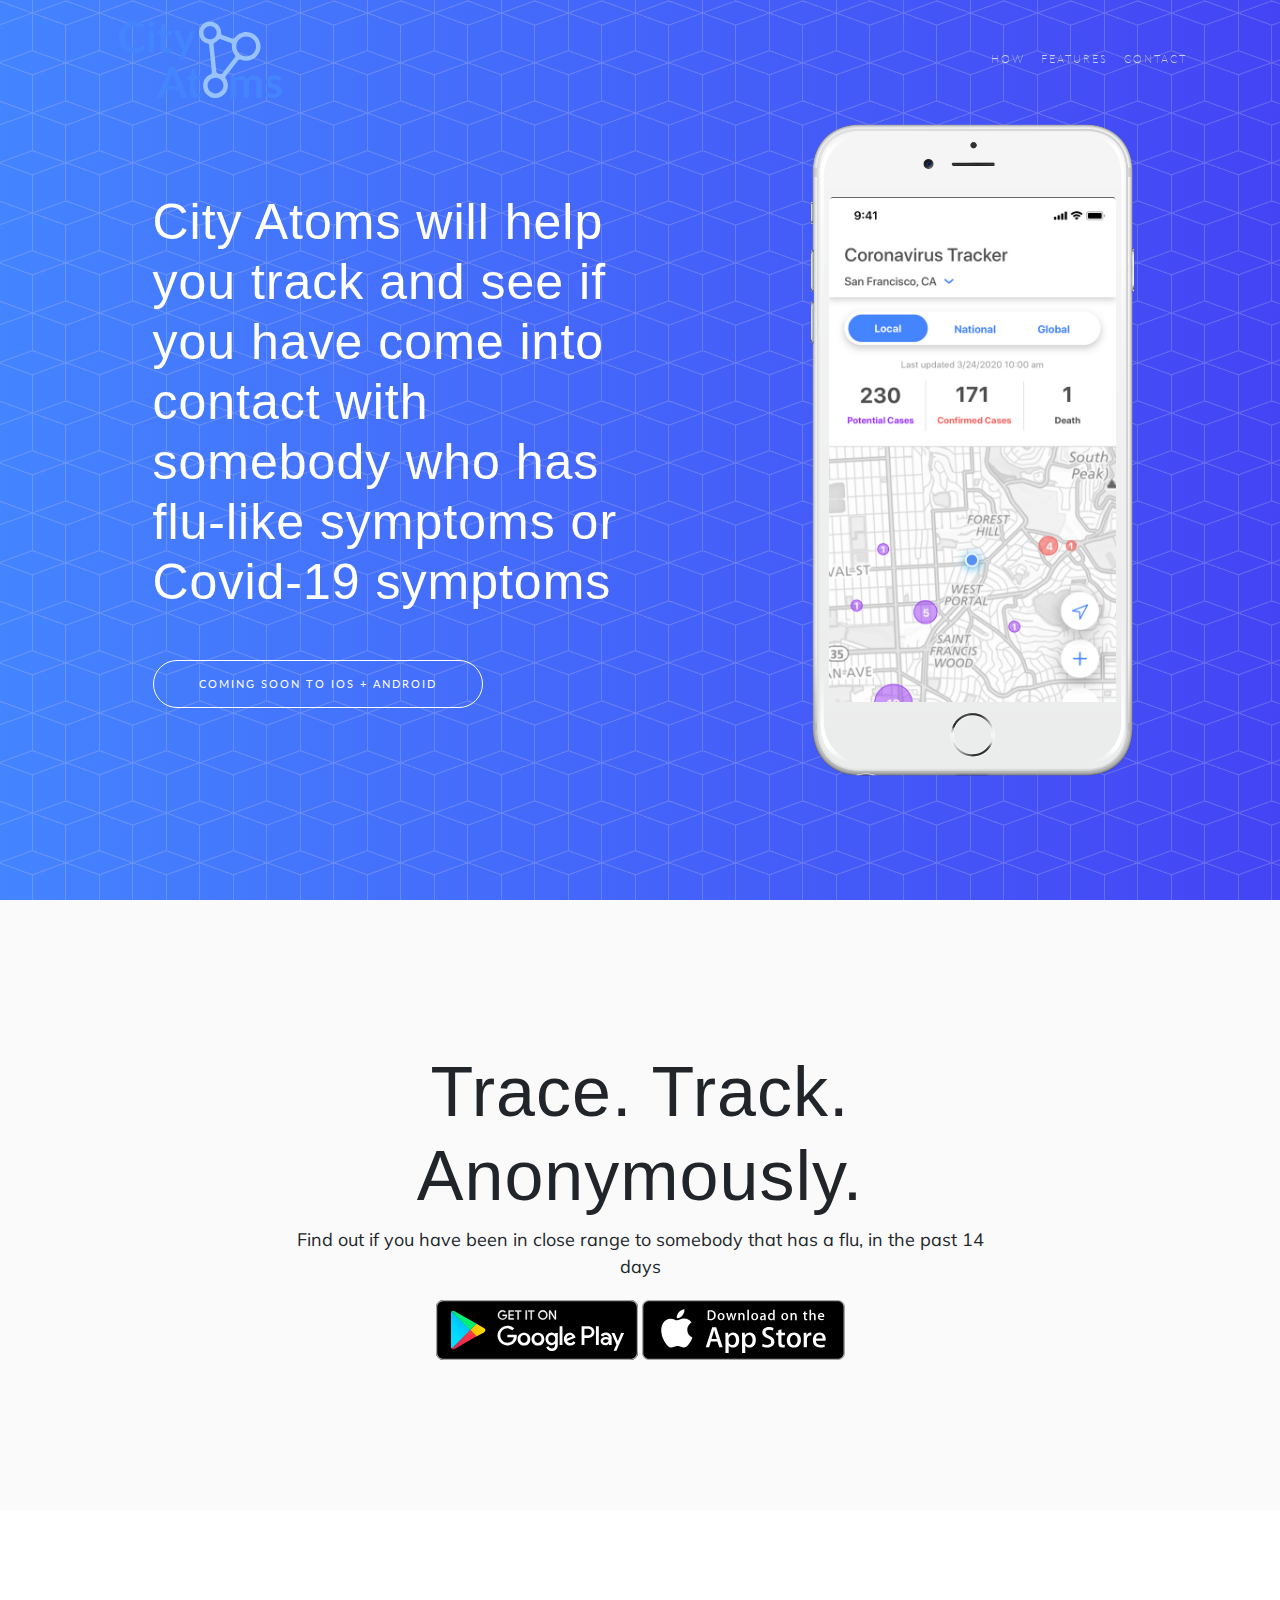
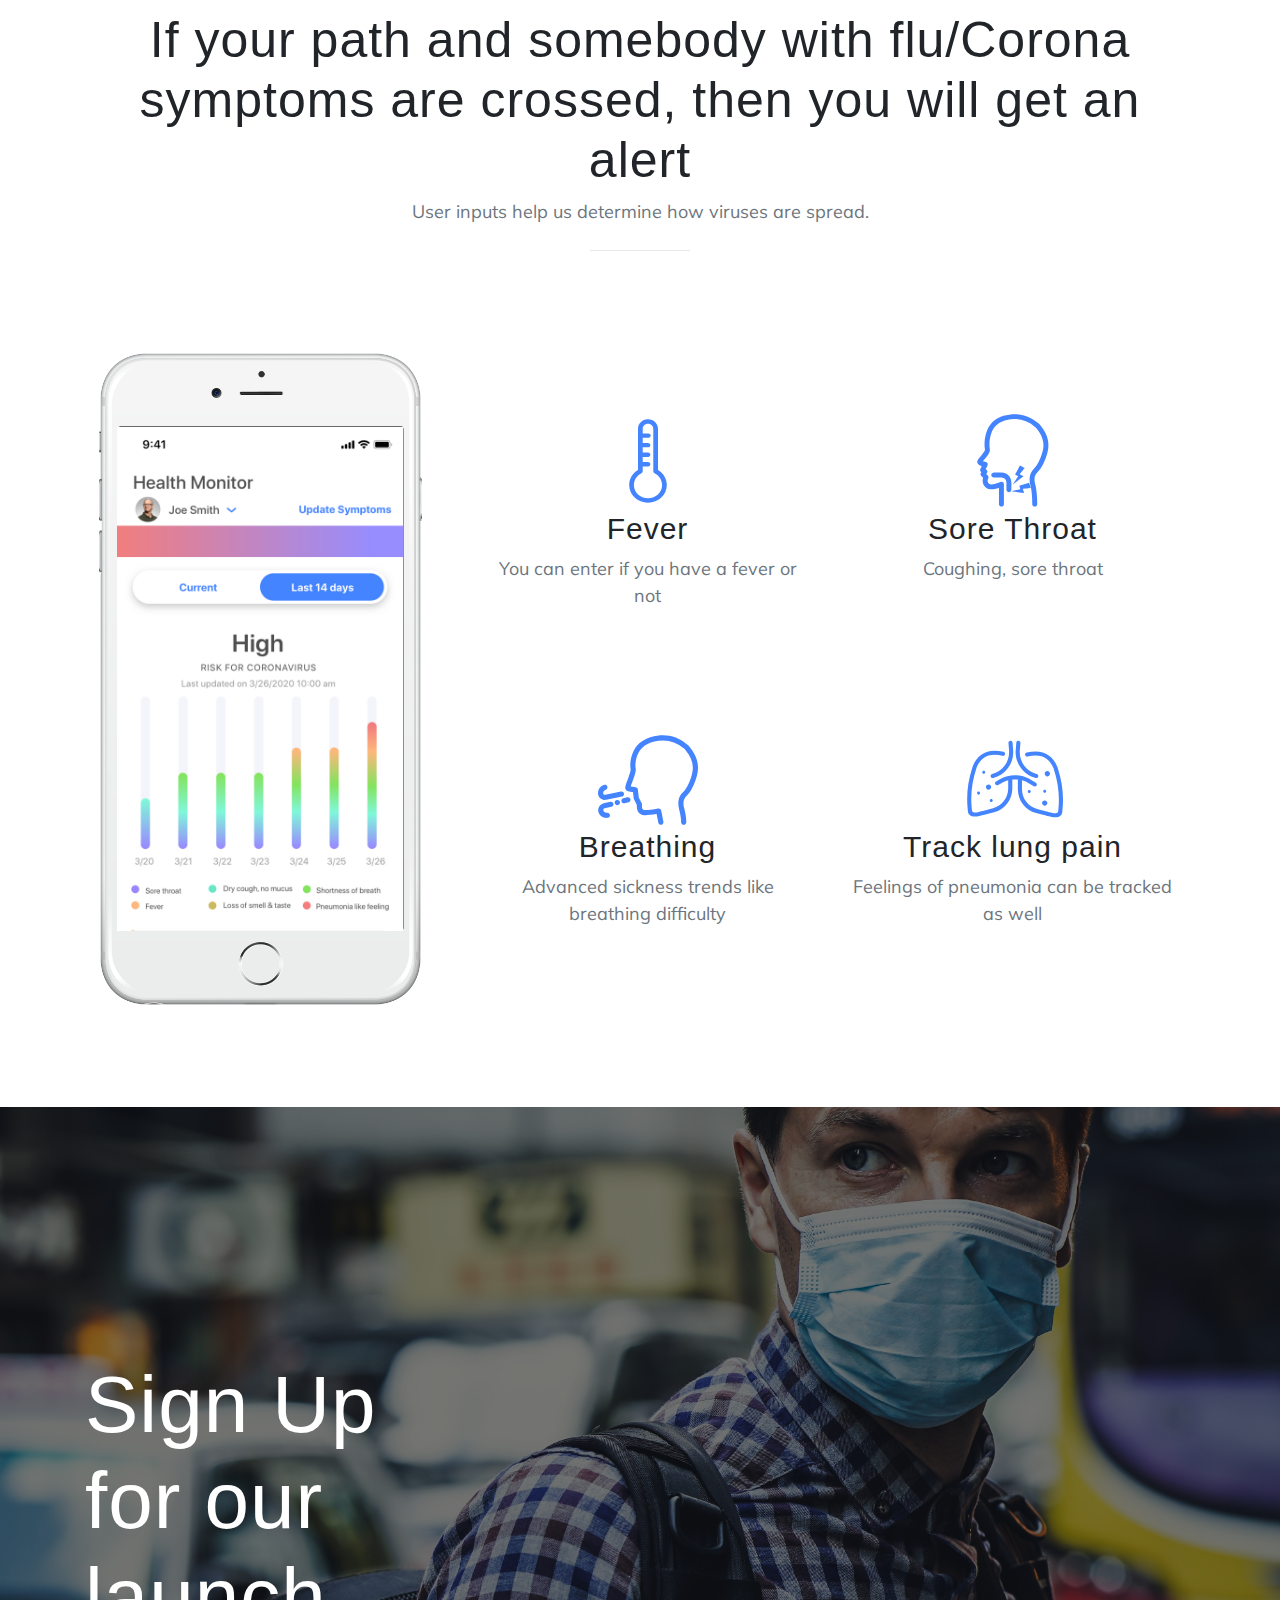
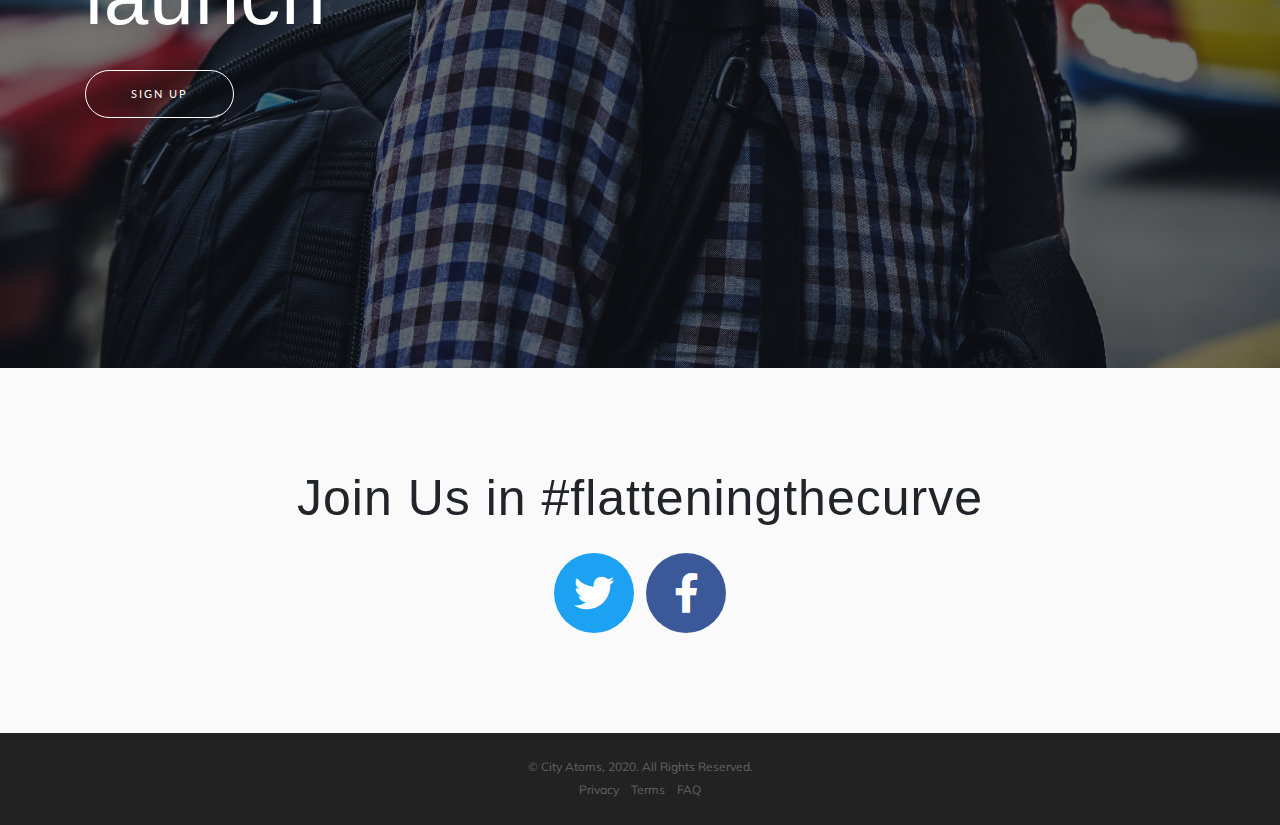
==== index.html @ d6ee0753 "Initial setup" ====
<!DOCTYPE html>
<html lang="en">

<head>
  <meta charset="utf-8">
  <meta name="viewport" content="width=device-width, initial-scale=1, shrink-to-fit=no">
  <meta name="description" content="Use City Atoms to track your health and see if you came into contact with a sick person">
  <meta name="author" content="City Atoms Volunteer squad">
  <meta property="og:title" content="Coronavirus Tracker"><meta name="twitter:title" content="Coronavirus Tracking App">
  <meta name="twitter:description" content="This app tells you if you crossed paths with somebody who has the #Coronavirus">
  <title>City Atoms</title>
  <!-- Bootstrap core CSS -->
  <link href="vendor/bootstrap/css/bootstrap.min.css" rel="stylesheet">
  <!-- Custom fonts for this template -->
  <link href="vendor/fontawesome-free/css/all.min.css" rel="stylesheet">
  <link rel="stylesheet" href="vendor/simple-line-icons/css/simple-line-icons.css">
  <link href="https://fonts.googleapis.com/css?family=Lato" rel="stylesheet">
  <link href="https://fonts.googleapis.com/css?family=Lato:100,200,300,400,500,600,700,800,900" rel="stylesheet">
  <link href="https://fonts.googleapis.com/css?family=Muli" rel="stylesheet">
  <!-- Plugin CSS -->
  <link rel="stylesheet" href="device-mockups/device-mockups.min.css">
  <!-- Custom styles for this template -->
  <link href="css/new-age.min.css" rel="stylesheet">
  <link rel="icon" type="image/png" sizes="32x32" href="img/favicon.png">

</head>

<body id="page-top">

  <!-- Navigation -->
  <nav class="navbar navbar-expand-lg navbar-light fixed-top" id="mainNav">
    <div class="container">
      <a class="navbar-brand js-scroll-trigger" >
        
      
      <a class="navbar-brand js-scroll-trigger" href="#page-top">
        <img src="img/logo.svg">
      </a>
      <button class="navbar-toggler navbar-toggler-right" type="button" data-toggle="collapse" data-target="#navbarResponsive" aria-controls="navbarResponsive" aria-expanded="false" aria-label="Toggle navigation">
        Menu
        <i class="fas fa-bars"></i>
      </button>
      <div class="collapse navbar-collapse" id="navbarResponsive">
        <ul class="navbar-nav ml-auto">
          <li class="nav-item">
            <a class="nav-link js-scroll-trigger" href="#download">How </a>
          </li>
          <li class="nav-item">
            <a class="nav-link js-scroll-trigger" href="#features">Features</a>
          </li>
          <li class="nav-item">
            <a class="nav-link js-scroll-trigger" href="#contact">Contact</a>
          </li>
        </ul>
      </div>
    </div>
  </nav>

  <header class="masthead">
    <div class="container h-100">
      <div class="row h-100">
        <div class="col-lg-7 my-auto">
          <div class="header-content mx-auto">
            <h1 class="mb-5">City Atoms will help you track and see if you have come into contact with somebody who has flu-like symptoms or Covid-19 symptoms</h1>
            <a href="#download" class="btn btn-outline btn-xl js-scroll-trigger">Coming soon to iOS + Android</a>
          </div>
        </div>
        <div class="col-lg-5 my-auto">
          <div class="device-container">
            <div class="device-mockup iphone6_plus portrait white">
              <div class="device">
                <div class="screen">
                  <!-- Demo image for screen mockup, you can put an image here, some HTML, an animation, video, or anything else! -->
                  <img src="img/heatmap.png" class="img-fluid" alt="heatmap">
                </div>
                <div class="button">
                  <!-- You can hook the "home button" to some JavaScript events or just remove it -->
                </div>
              </div>
            </div>
          </div>
        </div>
      </div>
    </div>
  </header>

  <section class="download bg-primary text-center" id="download">
    <div class="container">
      <div class="row">
        <div class="col-md-8 mx-auto">
          <h2 class="section-heading">Trace. Track. Anonymously.</h2>
          <p>Find out if you have been in close range to somebody that has a flu, in the past 14 days</p>
          <div class="badges">
            <a class="badge-link" href="#"><img src="img/google-play-badge.svg" alt=""></a>
            <a class="badge-link" href="#"><img src="img/app-store-badge.svg" alt=""></a>
          </div>
        </div>
      </div>
    </div>
  </section>

  <section class="features" id="features">
    <div class="container">
      <div class="section-heading text-center">
        <h2>If your path and somebody with flu/Corona symptoms are crossed, then you will get an alert </h2>
        <p class="text-muted">User inputs help us determine how viruses are spread.</p>
        <hr>
      </div>
      <div class="row">
        <div class="col-lg-4 my-auto">
          <div class="device-container">
            <div class="device-mockup iphone6_plus portrait white">
              <div class="device">
                <div class="screen">
                  <!-- Demo image for screen mockup, you can put an image here, some HTML, an animation, video, or anything else! -->
                  <img src="img/health2.png" class="img-fluid" alt="CityAtoms Health">
                </div>
                <div class="button">
                  <!-- You can hook the "home button" to some JavaScript events or just remove it -->
                </div>
              </div>
            </div>
          </div>
        </div>
        <div class="col-lg-8 my-auto">
          <div class="container-fluid">
            <div class="row">
              <div class="col-lg-6">
                 <div class="feature-item">
                   <img src="img/fever.svg" width=100>                  
                  <h3>Fever</h3>
                  <p class="text-muted">You can enter if you have a fever or not</p>
                </div>
              </div>
              <div class="col-lg-6">
                <div class="feature-item">
                  <img src="img/sorethroat.svg" width=100>  
                  <h3>Sore Throat</h3>
                  <p class="text-muted">Coughing, sore throat</p>
                </div>
              </div>
            </div>
            <div class="row">
              <div class="col-lg-6">
                <div class="feature-item">
                  <img src="img/breathshort.svg" width=100> 
                  <h3>Breathing</h3>
                  <p class="text-muted">Advanced sickness trends like breathing difficulty</p>
                </div>
              </div>
              <div class="col-lg-6">
                <div class="feature-item">
                  <img src="img/pneumonia.svg" width=100> 
                  <h3>Track lung pain</h3>
                  <p class="text-muted">Feelings of pneumonia can be tracked as well</p>
                </div>
              </div>
            </div>
          </div>
        </div>
      </div>
    </div>
  </section>

  <section class="cta">
    <div class="cta-content">
      <div class="container">
        <h2>Sign Up<br>for our launch</h2>
  
        <a href="mailto:contact@cityatoms.com" class="btn btn-outline btn-xl js-scroll-trigger">Sign Up</a>
      </div>
    </div>
    <div class="overlay"></div>
  </section>

  <section class="contact bg-primary" id="contact">
    <div class="container">
      <h2>Join Us in #flatteningthecurve </h2>
      <ul class="list-inline list-social">
        <li class="list-inline-item social-twitter">
          <a href="https://www.twitter.com/cityatoms">
            <i class="fab fa-twitter"></i>
          </a>
        </li>
        <li class="list-inline-item social-facebook">
          <a href="#">
            <i class="fab fa-facebook-f"></i>
          </a>
        </li>

          </a>
        </li>
      </ul>
    </div>
  </section>

  <footer>
    <div class="container">
      <p>&copy; City Atoms, 2020. All Rights Reserved.</p>
      <ul class="list-inline">
        <li class="list-inline-item">
          <a href="/privacy/">Privacy</a>
        </li>
        <li class="list-inline-item">
          <a href="/terms/">Terms</a>
        </li>
        <li class="list-inline-item">
          <a href="/faqs/">FAQ</a>
        </li>
      </ul>
    </div>
  </footer>

  <!-- Bootstrap core JavaScript -->
  <script src="vendor/jquery/jquery.min.js"></script>
  <script src="vendor/bootstrap/js/bootstrap.bundle.min.js"></script>

  <!-- Plugin JavaScript -->
  <script src="vendor/jquery-easing/jquery.easing.min.js"></script>

  <!-- Custom scripts for this template -->
  <script src="js/new-age.min.js"></script>
<!-- Global site tag (gtag.js) - Google Analytics -->
<script async src="https://www.googletagmanager.com/gtag/js?id=UA-161602114-1"></script>
<script>
window.dataLayer = window.dataLayer || [];
function gtag(){dataLayer.push(arguments);}
gtag('js', new Date());

gtag('config', 'UA-161602114-1');
</script>
</body>

</html>
---- vendor/simple-line-icons/css/simple-line-icons.css ----
@font-face {
  font-family: 'simple-line-icons';
  src: url('../fonts/Simple-Line-Icons.eot?v=2.4.0');
  src: url('../fonts/Simple-Line-Icons.eot?v=2.4.0#iefix') format('embedded-opentype'), url('../fonts/Simple-Line-Icons.woff2?v=2.4.0') format('woff2'), url('../fonts/Simple-Line-Icons.ttf?v=2.4.0') format('truetype'), url('../fonts/Simple-Line-Icons.woff?v=2.4.0') format('woff'), url('../fonts/Simple-Line-Icons.svg?v=2.4.0#simple-line-icons') format('svg');
  font-weight: normal;
  font-style: normal;
}
/*
 Use the following CSS code if you want to have a class per icon.
 Instead of a list of all class selectors, you can use the generic [class*="icon-"] selector, but it's slower:
*/
.icon-user,
.icon-people,
.icon-user-female,
.icon-user-follow,
.icon-user-following,
.icon-user-unfollow,
.icon-login,
.icon-logout,
.icon-emotsmile,
.icon-phone,
.icon-call-end,
.icon-call-in,
.icon-call-out,
.icon-map,
.icon-location-pin,
.icon-direction,
.icon-directions,
.icon-compass,
.icon-layers,
.icon-menu,
.icon-list,
.icon-options-vertical,
.icon-options,
.icon-arrow-down,
.icon-arrow-left,
.icon-arrow-right,
.icon-arrow-up,
.icon-arrow-up-circle,
.icon-arrow-left-circle,
.icon-arrow-right-circle,
.icon-arrow-down-circle,
.icon-check,
.icon-clock,
.icon-plus,
.icon-minus,
.icon-close,
.icon-event,
.icon-exclamation,
.icon-organization,
.icon-trophy,
.icon-screen-smartphone,
.icon-screen-desktop,
.icon-plane,
.icon-notebook,
.icon-mustache,
.icon-mouse,
.icon-magnet,
.icon-energy,
.icon-disc,
.icon-cursor,
.icon-cursor-move,
.icon-crop,
.icon-chemistry,
.icon-speedometer,
.icon-shield,
.icon-screen-tablet,
.icon-magic-wand,
.icon-hourglass,
.icon-graduation,
.icon-ghost,
.icon-game-controller,
.icon-fire,
.icon-eyeglass,
.icon-envelope-open,
.icon-envelope-letter,
.icon-bell,
.icon-badge,
.icon-anchor,
.icon-wallet,
.icon-vector,
.icon-speech,
.icon-puzzle,
.icon-printer,
.icon-present,
.icon-playlist,
.icon-pin,
.icon-picture,
.icon-handbag,
.icon-globe-alt,
.icon-globe,
.icon-folder-alt,
.icon-folder,
.icon-film,
.icon-feed,
.icon-drop,
.icon-drawer,
.icon-docs,
.icon-doc,
.icon-diamond,
.icon-cup,
.icon-calculator,
.icon-bubbles,
.icon-briefcase,
.icon-book-open,
.icon-basket-loaded,
.icon-basket,
.icon-bag,
.icon-action-undo,
.icon-action-redo,
.icon-wrench,
.icon-umbrella,
.icon-trash,
.icon-tag,
.icon-support,
.icon-frame,
.icon-size-fullscreen,
.icon-size-actual,
.icon-shuffle,
.icon-share-alt,
.icon-share,
.icon-rocket,
.icon-question,
.icon-pie-chart,
.icon-pencil,
.icon-note,
.icon-loop,
.icon-home,
.icon-grid,
.icon-graph,
.icon-microphone,
.icon-music-tone-alt,
.icon-music-tone,
.icon-earphones-alt,
.icon-earphones,
.icon-equalizer,
.icon-like,
.icon-dislike,
.icon-control-start,
.icon-control-rewind,
.icon-control-play,
.icon-control-pause,
.icon-control-forward,
.icon-control-end,
.icon-volume-1,
.icon-volume-2,
.icon-volume-off,
.icon-calendar,
.icon-bulb,
.icon-chart,
.icon-ban,
.icon-bubble,
.icon-camrecorder,
.icon-camera,
.icon-cloud-download,
.icon-cloud-upload,
.icon-envelope,
.icon-eye,
.icon-flag,
.icon-heart,
.icon-info,
.icon-key,
.icon-link,
.icon-lock,
.icon-lock-open,
.icon-magnifier,
.icon-magnifier-add,
.icon-magnifier-remove,
.icon-paper-clip,
.icon-paper-plane,
.icon-power,
.icon-refresh,
.icon-reload,
.icon-settings,
.icon-star,
.icon-symbol-female,
.icon-symbol-male,
.icon-target,
.icon-credit-card,
.icon-paypal,
.icon-social-tumblr,
.icon-social-twitter,
.icon-social-facebook,
.icon-social-instagram,
.icon-social-linkedin,
.icon-social-pinterest,
.icon-social-github,
.icon-social-google,
.icon-social-reddit,
.icon-social-skype,
.icon-social-dribbble,
.icon-social-behance,
.icon-social-foursqare,
.icon-social-soundcloud,
.icon-social-spotify,
.icon-social-stumbleupon,
.icon-social-youtube,
.icon-social-dropbox,
.icon-social-vkontakte,
.icon-social-steam {
  font-family: 'simple-line-icons';
  speak: none;
  font-style: normal;
  font-weight: normal;
  font-variant: normal;
  text-transform: none;
  line-height: 1;
  /* Better Font Rendering =========== */
  -webkit-font-smoothing: antialiased;
  -moz-osx-font-smoothing: grayscale;
}
.icon-user:before {
  content: "\e005";
}
.icon-people:before {
  content: "\e001";
}
.icon-user-female:before {
  content: "\e000";
}
.icon-user-follow:before {
  content: "\e002";
}
.icon-user-following:before {
  content: "\e003";
}
.icon-user-unfollow:before {
  content: "\e004";
}
.icon-login:before {
  content: "\e066";
}
.icon-logout:before {
  content: "\e065";
}
.icon-emotsmile:before {
  content: "\e021";
}
.icon-phone:before {
  content: "\e600";
}
.icon-call-end:before {
  content: "\e048";
}
.icon-call-in:before {
  content: "\e047";
}
.icon-call-out:before {
  content: "\e046";
}
.icon-map:before {
  content: "\e033";
}
.icon-location-pin:before {
  content: "\e096";
}
.icon-direction:before {
  content: "\e042";
}
.icon-directions:before {
  content: "\e041";
}
.icon-compass:before {
  content: "\e045";
}
.icon-layers:before {
  content: "\e034";
}
.icon-menu:before {
  content: "\e601";
}
.icon-list:before {
  content: "\e067";
}
.icon-options-vertical:before {
  content: "\e602";
}
.icon-options:before {
  content: "\e603";
}
.icon-arrow-down:before {
  content: "\e604";
}
.icon-arrow-left:before {
  content: "\e605";
}
.icon-arrow-right:before {
  content: "\e606";
}
.icon-arrow-up:before {
  content: "\e607";
}
.icon-arrow-up-circle:before {
  content: "\e078";
}
.icon-arrow-left-circle:before {
  content: "\e07a";
}
.icon-arrow-right-circle:before {
  content: "\e079";
}
.icon-arrow-down-circle:before {
  content: "\e07b";
}
.icon-check:before {
  content: "\e080";
}
.icon-clock:before {
  content: "\e081";
}
.icon-plus:before {
  content: "\e095";
}
.icon-minus:before {
  content: "\e615";
}
.icon-close:before {
  content: "\e082";
}
.icon-event:before {
  content: "\e619";
}
.icon-exclamation:before {
  content: "\e617";
}
.icon-organization:before {
  content: "\e616";
}
.icon-trophy:before {
  content: "\e006";
}
.icon-screen-smartphone:before {
  content: "\e010";
}
.icon-screen-desktop:before {
  content: "\e011";
}
.icon-plane:before {
  content: "\e012";
}
.icon-notebook:before {
  content: "\e013";
}
.icon-mustache:before {
  content: "\e014";
}
.icon-mouse:before {
  content: "\e015";
}
.icon-magnet:before {
  content: "\e016";
}
.icon-energy:before {
  content: "\e020";
}
.icon-disc:before {
  content: "\e022";
}
.icon-cursor:before {
  content: "\e06e";
}
.icon-cursor-move:before {
  content: "\e023";
}
.icon-crop:before {
  content: "\e024";
}
.icon-chemistry:before {
  content: "\e026";
}
.icon-speedometer:before {
  content: "\e007";
}
.icon-shield:before {
  content: "\e00e";
}
.icon-screen-tablet:before {
  content: "\e00f";
}
.icon-magic-wand:before {
  content: "\e017";
}
.icon-hourglass:before {
  content: "\e018";
}
.icon-graduation:before {
  content: "\e019";
}
.icon-ghost:before {
  content: "\e01a";
}
.icon-game-controller:before {
  content: "\e01b";
}
.icon-fire:before {
  content: "\e01c";
}
.icon-eyeglass:before {
  content: "\e01d";
}
.icon-envelope-open:before {
  content: "\e01e";
}
.icon-envelope-letter:before {
  content: "\e01f";
}
.icon-bell:before {
  content: "\e027";
}
.icon-badge:before {
  content: "\e028";
}
.icon-anchor:before {
  content: "\e029";
}
.icon-wallet:before {
  content: "\e02a";
}
.icon-vector:before {
  content: "\e02b";
}
.icon-speech:before {
  content: "\e02c";
}
.icon-puzzle:before {
  content: "\e02d";
}
.icon-printer:before {
  content: "\e02e";
}
.icon-present:before {
  content: "\e02f";
}
.icon-playlist:before {
  content: "\e030";
}
.icon-pin:before {
  content: "\e031";
}
.icon-picture:before {
  content: "\e032";
}
.icon-handbag:before {
  content: "\e035";
}
.icon-globe-alt:before {
  content: "\e036";
}
.icon-globe:before {
  content: "\e037";
}
.icon-folder-alt:before {
  content: "\e039";
}
.icon-folder:before {
  content: "\e089";
}
.icon-film:before {
  content: "\e03a";
}
.icon-feed:before {
  content: "\e03b";
}
.icon-drop:before {
  content: "\e03e";
}
.icon-drawer:before {
  content: "\e03f";
}
.icon-docs:before {
  content: "\e040";
}
.icon-doc:before {
  content: "\e085";
}
.icon-diamond:before {
  content: "\e043";
}
.icon-cup:before {
  content: "\e044";
}
.icon-calculator:before {
  content: "\e049";
}
.icon-bubbles:before {
  content: "\e04a";
}
.icon-briefcase:before {
  content: "\e04b";
}
.icon-book-open:before {
  content: "\e04c";
}
.icon-basket-loaded:before {
  content: "\e04d";
}
.icon-basket:before {
  content: "\e04e";
}
.icon-bag:before {
  content: "\e04f";
}
.icon-action-undo:before {
  content: "\e050";
}
.icon-action-redo:before {
  content: "\e051";
}
.icon-wrench:before {
  content: "\e052";
}
.icon-umbrella:before {
  content: "\e053";
}
.icon-trash:before {
  content: "\e054";
}
.icon-tag:before {
  content: "\e055";
}
.icon-support:before {
  content: "\e056";
}
.icon-frame:before {
  content: "\e038";
}
.icon-size-fullscreen:before {
  content: "\e057";
}
.icon-size-actual:before {
  content: "\e058";
}
.icon-shuffle:before {
  content: "\e059";
}
.icon-share-alt:before {
  content: "\e05a";
}
.icon-share:before {
  content: "\e05b";
}
.icon-rocket:before {
  content: "\e05c";
}
.icon-question:before {
  content: "\e05d";
}
.icon-pie-chart:before {
  content: "\e05e";
}
.icon-pencil:before {
  content: "\e05f";
}
.icon-note:before {
  content: "\e060";
}
.icon-loop:before {
  content: "\e064";
}
.icon-home:before {
  content: "\e069";
}
.icon-grid:before {
  content: "\e06a";
}
.icon-graph:before {
  content: "\e06b";
}
.icon-microphone:before {
  content: "\e063";
}
.icon-music-tone-alt:before {
  content: "\e061";
}
.icon-music-tone:before {
  content: "\e062";
}
.icon-earphones-alt:before {
  content: "\e03c";
}
.icon-earphones:before {
  content: "\e03d";
}
.icon-equalizer:before {
  content: "\e06c";
}
.icon-like:before {
  content: "\e068";
}
.icon-dislike:before {
  content: "\e06d";
}
.icon-control-start:before {
  content: "\e06f";
}
.icon-control-rewind:before {
  content: "\e070";
}
.icon-control-play:before {
  content: "\e071";
}
.icon-control-pause:before {
  content: "\e072";
}
.icon-control-forward:before {
  content: "\e073";
}
.icon-control-end:before {
  content: "\e074";
}
.icon-volume-1:before {
  content: "\e09f";
}
.icon-volume-2:before {
  content: "\e0a0";
}
.icon-volume-off:before {
  content: "\e0a1";
}
.icon-calendar:before {
  content: "\e075";
}
.icon-bulb:before {
  content: "\e076";
}
.icon-chart:before {
  content: "\e077";
}
.icon-ban:before {
  content: "\e07c";
}
.icon-bubble:before {
  content: "\e07d";
}
.icon-camrecorder:before {
  content: "\e07e";
}
.icon-camera:before {
  content: "\e07f";
}
.icon-cloud-download:before {
  content: "\e083";
}
.icon-cloud-upload:before {
  content: "\e084";
}
.icon-envelope:before {
  content: "\e086";
}
.icon-eye:before {
  content: "\e087";
}
.icon-flag:before {
  content: "\e088";
}
.icon-heart:before {
  content: "\e08a";
}
.icon-info:before {
  content: "\e08b";
}
.icon-key:before {
  content: "\e08c";
}
.icon-link:before {
  content: "\e08d";
}
.icon-lock:before {
  content: "\e08e";
}
.icon-lock-open:before {
  content: "\e08f";
}
.icon-magnifier:before {
  content: "\e090";
}
.icon-magnifier-add:before {
  content: "\e091";
}
.icon-magnifier-remove:before {
  content: "\e092";
}
.icon-paper-clip:before {
  content: "\e093";
}
.icon-paper-plane:before {
  content: "\e094";
}
.icon-power:before {
  content: "\e097";
}
.icon-refresh:before {
  content: "\e098";
}
.icon-reload:before {
  content: "\e099";
}
.icon-settings:before {
  content: "\e09a";
}
.icon-star:before {
  content: "\e09b";
}
.icon-symbol-female:before {
  content: "\e09c";
}
.icon-symbol-male:before {
  content: "\e09d";
}
.icon-target:before {
  content: "\e09e";
}
.icon-credit-card:before {
  content: "\e025";
}
.icon-paypal:before {
  content: "\e608";
}
.icon-social-tumblr:before {
  content: "\e00a";
}
.icon-social-twitter:before {
  content: "\e009";
}
.icon-social-facebook:before {
  content: "\e00b";
}
.icon-social-instagram:before {
  content: "\e609";
}
.icon-social-linkedin:before {
  content: "\e60a";
}
.icon-social-pinterest:before {
  content: "\e60b";
}
.icon-social-github:before {
  content: "\e60c";
}
.icon-social-google:before {
  content: "\e60d";
}
.icon-social-reddit:before {
  content: "\e60e";
}
.icon-social-skype:before {
  content: "\e60f";
}
.icon-social-dribbble:before {
  content: "\e00d";
}
.icon-social-behance:before {
  content: "\e610";
}
.icon-social-foursqare:before {
  content: "\e611";
}
.icon-social-soundcloud:before {
  content: "\e612";
}
.icon-social-spotify:before {
  content: "\e613";
}
.icon-social-stumbleupon:before {
  content: "\e614";
}
.icon-social-youtube:before {
  content: "\e008";
}
.icon-social-dropbox:before {
  content: "\e00c";
}
.icon-social-vkontakte:before {
  content: "\e618";
}
.icon-social-steam:before {
  content: "\e620";
}
---- device-mockups/device-mockups.min.css ----
.device-mockup{position:relative;width:100%;padding-bottom:61.775701%}.device-mockup>.device{position:absolute;top:0;bottom:0;left:0;right:0;width:100%;height:100%;background-size:100% 100%;background-repeat:no-repeat;background-image:url(macbook/macbook.png)}.device-mockup>.device>.screen{position:absolute;top:11.0438729%;bottom:14.6747352%;left:13.364486%;right:13.364486%;overflow:hidden}.device-mockup>.device>.button{position:absolute;top:0;left:0;display:none;overflow:hidden;border-radius:100%;-webkit-border-radius:100%;-moz-border-radius:100%;cursor:pointer}.device-mockup.imac{padding-bottom:81.230769%}.device-mockup.imac>.device{background-image:url(imac/imac.png)}.device-mockup.imac>.device>.screen{top:8.20707071%;bottom:31.6919192%;left:6.61538462%;right:6.61538462%}.device-mockup.macbook{padding-bottom:61.775701%}.device-mockup.macbook>.device{background-image:url(macbook/macbook.png)}.device-mockup.macbook>.device>.screen{top:11.0438729%;bottom:14.6747352%;left:13.364486%;right:13.364486%}.device-mockup.macbook_2015{padding-bottom:57.5%}.device-mockup.macbook_2015.grey>.device,.device-mockup.macbook_2015>.device{background-image:url(macbook_2015/grey.png)}.device-mockup.macbook_2015.silver>.device,.device-mockup.macbook_2015>.device{background-image:url(macbook_2015/silver.png)}.device-mockup.macbook_2015.gold>.device,.device-mockup.macbook_2015>.device{background-image:url(macbook_2015/gold.png)}.device-mockup.macbook_2015>.device>.screen{top:7.5%;bottom:10.9%;left:12.46%;right:12.56%}.device-mockup.iphone5,.device-mockup.iphone5.portrait{padding-bottom:210.57%}.device-mockup.iphone5.landscape{padding-bottom:47.49%}.device-mockup.iphone5.black>.device,.device-mockup.iphone5.portrait.black>.device,.device-mockup.iphone5>.device{background-image:url(iphone5/iphone5_port_black.png)}.device-mockup.iphone5.landscape.black>.device,.device-mockup.iphone5.landscape>.device{background-image:url(iphone5/iphone5_land_black.png)}.device-mockup.iphone5.portrait.white>.device,.device-mockup.iphone5.white>.device{background-image:url(iphone5/iphone5_port_white.png)}.device-mockup.iphone5.landscape.white>.device{background-image:url(iphone5/iphone5_land_white.png)}.device-mockup.iphone5.portrait>.device>.screen,.device-mockup.iphone5>.device>.screen{top:14.78%;bottom:13.78%;left:8.77%;right:7.77%}.device-mockup.iphone5.landscape>.device>.screen{top:7.422488%;bottom:8.422488%;left:14.919127%;right:14.019127%}.device-mockup.iphone5.portrait>.device>.button,.device-mockup.iphone5>.device>.button{display:block;top:88.3%;bottom:2.5%;left:40%;right:40%}.device-mockup.iphone5.landscape>.device>.button{display:block;top:40%;bottom:41%;left:88.4%;right:2.3%}.device-mockup.iphone_se,.device-mockup.iphone_se.portrait{padding-bottom:209.83%}.device-mockup.iphone_se.landscape{padding-bottom:47.66%}.device-mockup.iphone_se.black>.device,.device-mockup.iphone_se.portrait.black>.device,.device-mockup.iphone_se>.device{background-image:url(iphone_se/iphone_se_port_black.png)}.device-mockup.iphone_se.landscape.black>.device,.device-mockup.iphone_se.landscape>.device{background-image:url(iphone_se/iphone_se_land_black.png)}.device-mockup.iphone_se.portrait.white>.device,.device-mockup.iphone_se.white>.device{background-image:url(iphone_se/iphone_se_port_white.png)}.device-mockup.iphone_se.landscape.white>.device{background-image:url(iphone_se/iphone_se_land_white.png)}.device-mockup.iphone_se.gold>.device,.device-mockup.iphone_se.portrait.gold>.device{background-image:url(iphone_se/iphone_se_port_gold.png)}.device-mockup.iphone_se.landscape.gold>.device{background-image:url(iphone_se/iphone_se_land_gold.png)}.device-mockup.iphone_se.portrait.rose>.device,.device-mockup.iphone_se.rose>.device{background-image:url(iphone_se/iphone_se_port_rose.png)}.device-mockup.iphone_se.landscape.rose>.device{background-image:url(iphone_se/iphone_se_land_rose.png)}.device-mockup.iphone_se.portrait>.device>.screen,.device-mockup.iphone_se>.device>.screen{top:16.28%;bottom:16.28%;left:11.77%;right:11.77%}.device-mockup.iphone_se.landscape>.device>.screen{top:11.722488%;bottom:11.722488%;left:16.0191273%;right:16.0191273%}.device-mockup.iphone_se.portrait>.device>.button,.device-mockup.iphone_se>.device>.button{display:block;top:86.3%;bottom:5.5%;left:42%;right:42%}.device-mockup.iphone_se.landscape>.device>.button{display:block;top:42%;bottom:42%;left:86.4%;right:5.1%}.device-mockup.iphone6,.device-mockup.iphone6.portrait{padding-bottom:207.19%}.device-mockup.iphone6.landscape{padding-bottom:48.76%}.device-mockup.iphone6.black>.device,.device-mockup.iphone6.portrait.black>.device,.device-mockup.iphone6>.device{background-image:url(iphone_6/iphone_6_port_black.png)}.device-mockup.iphone6.landscape.black>.device,.device-mockup.iphone6.landscape>.device{background-image:url(iphone_6/iphone_6_land_black.png)}.device-mockup.iphone6.portrait.white>.device,.device-mockup.iphone6.white>.device{background-image:url(iphone_6/iphone_6_port_white.png)}.device-mockup.iphone6.landscape.white>.device{background-image:url(iphone_6/iphone_6_land_white.png)}.device-mockup.iphone6.gold>.device,.device-mockup.iphone6.portrait.gold>.device{background-image:url(iphone_6/iphone_6_port_gold.png)}.device-mockup.iphone6.landscape.gold>.device{background-image:url(iphone_6/iphone_6_land_gold.png)}.device-mockup.iphone6.portrait>.device>.screen,.device-mockup.iphone6>.device>.screen{top:12.58%;bottom:12.88%;left:6.77%;right:6.77%}.device-mockup.iphone6.landscape>.device>.screen{top:6.77%;bottom:6.77%;left:12.58%;right:12.88%}.device-mockup.iphone6.portrait>.device>.button,.device-mockup.iphone6>.device>.button{display:block;top:88.6%;bottom:3.2%;left:42%;right:42%}.device-mockup.iphone6.landscape>.device>.button{display:block;top:42%;bottom:42%;left:88.6%;right:3.2%}.device-mockup.iphone6_plus,.device-mockup.iphone6_plus.portrait{padding-bottom:201.76%}.device-mockup.iphone6_plus.landscape{padding-bottom:49.56%}.device-mockup.iphone6_plus.black>.device,.device-mockup.iphone6_plus.portrait.black>.device,.device-mockup.iphone6_plus>.device{background-image:url(iphone_6_plus/iphone_6_plus_black_port.png)}.device-mockup.iphone6_plus.landscape.black>.device,.device-mockup.iphone6_plus.landscape>.device{background-image:url(iphone_6_plus/iphone_6_plus_black_land.png)}.device-mockup.iphone6_plus.portrait.white>.device,.device-mockup.iphone6_plus.white>.device{background-image:url(iphone_6_plus/iphone_6_plus_white_port.png)}.device-mockup.iphone6_plus.landscape.white>.device{background-image:url(iphone_6_plus/iphone_6_plus_white_land.png)}.device-mockup.iphone6_plus.gold>.device,.device-mockup.iphone6_plus.portrait.gold>.device{background-image:url(iphone_6_plus/iphone_6_plus_gold_port.png)}.device-mockup.iphone6_plus.landscape.gold>.device{background-image:url(iphone_6_plus/iphone_6_plus_gold_land.png)}.device-mockup.iphone6_plus.portrait>.device>.screen,.device-mockup.iphone6_plus>.device>.screen{top:11.58%;bottom:11.58%;left:5.97%;right:5.97%}.device-mockup.iphone6_plus.landscape>.device>.screen{top:5.97%;bottom:5.97%;left:11.38%;right:11.58%}.device-mockup.iphone6_plus.portrait>.device>.button,.device-mockup.iphone6_plus>.device>.button{display:block;top:89.9%;bottom:3.2%;left:43%;right:43%}.device-mockup.iphone6_plus.landscape>.device>.button{display:block;top:43%;bottom:43%;left:89.9%;right:3.2%}.device-mockup.ipad,.device-mockup.ipad.portrait{padding-bottom:128.406276%}.device-mockup.ipad.landscape{padding-bottom:79.9086758%}.device-mockup.ipad.black>.device,.device-mockup.ipad.portrait.black>.device,.device-mockup.ipad>.device{background-image:url(ipad/ipad_port_black.png)}.device-mockup.ipad.portrait.white>.device,.device-mockup.ipad.white>.device{background-image:url(ipad/ipad_port_white.png)}.device-mockup.ipad.landscape.black>.device,.device-mockup.ipad.landscape>.device{background-image:url(ipad/ipad_land_black.png)}.device-mockup.ipad.landscape.white>.device{background-image:url(ipad/ipad_land_white.png)}.device-mockup.ipad.portrait>.device>.screen,.device-mockup.ipad>.device>.screen{top:12.025723%;bottom:12.154341%;left:13.45995%;right:13.45995%}.device-mockup.ipad.landscape>.device>.screen{top:13.87755102%;bottom:13.87755102%;left:11.5459883%;right:11.5459883%}.device-mockup.ipad.portrait>.device>.button,.device-mockup.ipad>.device>.button{display:block;top:90.2%;bottom:5.5%;left:47.3%;right:47.3%}.device-mockup.ipad.landscape>.device>.button{display:block;top:47.3%;bottom:47.3%;left:90.8%;right:4.9%}.device-mockup.ipad_air,.device-mockup.ipad_air.portrait{padding-bottom:141.27%}.device-mockup.ipad_air.landscape{padding-bottom:70.79%}.device-mockup.ipad_air.grey>.device,.device-mockup.ipad_air.portrait.grey>.device,.device-mockup.ipad_air>.device{background-image:url(ipad_air/ipad_air_gray_port.png)}.device-mockup.ipad_air.portrait.silver>.device,.device-mockup.ipad_air.silver>.device{background-image:url(ipad_air/ipad_air_silver_port.png)}.device-mockup.ipad_air.landscape.grey>.device,.device-mockup.ipad_air.landscape>.device{background-image:url(ipad_air/ipad_air_gray_land.png)}.device-mockup.ipad_air.landscape.silver>.device{background-image:url(ipad_air/ipad_air_silver_land.png)}.device-mockup.ipad_air.portrait>.device>.screen,.device-mockup.ipad_air>.device>.screen{top:9.025723%;bottom:9.154341%;left:7.45995%;right:6.45995%}.device-mockup.ipad_air.landscape>.device>.screen{top:6.877551%;bottom:6.877551%;left:9.545988%;right:9.545988%}.device-mockup.ipad_air.portrait>.device>.button,.device-mockup.ipad_air>.device>.button{display:block;top:93.2%;bottom:2.5%;left:47.3%;right:47.3%}.device-mockup.ipad_air.landscape>.device>.button{display:block;top:47.3%;bottom:47.3%;left:93.1%;right:2.1%}.device-mockup.ipad_air_2,.device-mockup.ipad_air_2.portrait{padding-bottom:141.38%}.device-mockup.ipad_air_2.landscape{padding-bottom:70.73%}.device-mockup.ipad_air_2.grey>.device,.device-mockup.ipad_air_2.portrait.grey>.device,.device-mockup.ipad_air_2>.device{background-image:url(ipad_air_2/ipad_air_2_gray_port.png)}.device-mockup.ipad_air_2.portrait.silver>.device,.device-mockup.ipad_air_2.silver>.device{background-image:url(ipad_air_2/ipad_air_2_silver_port.png)}.device-mockup.ipad_air_2.gold>.device,.device-mockup.ipad_air_2.portrait.gold>.device{background-image:url(ipad_air_2/ipad_air_2_gold_port.png)}.device-mockup.ipad_air_2.landscape.grey>.device,.device-mockup.ipad_air_2.landscape>.device{background-image:url(ipad_air_2/ipad_air_2_gray_land.png)}.device-mockup.ipad_air_2.landscape.silver>.device{background-image:url(ipad_air_2/ipad_air_2_silver_land.png)}.device-mockup.ipad_air_2.landscape.gold>.device{background-image:url(ipad_air_2/ipad_air_2_gold_land.png)}.device-mockup.ipad_air_2.portrait>.device>.screen,.device-mockup.ipad_air_2>.device>.screen{top:9.025723%;bottom:8.854341%;left:6.15995%;right:6.15995%}.device-mockup.ipad_air_2.landscape>.device>.screen{top:6.277551%;bottom:6.277551%;left:8.545988%;right:8.545988%}.device-mockup.ipad_air_2.portrait>.device>.button,.device-mockup.ipad_air_2>.device>.button{display:block;top:93.2%;bottom:2.1%;left:46.3%;right:46.5%}.device-mockup.ipad_air_2.landscape>.device>.button{display:block;top:46.5%;bottom:46.8%;left:93.5%;right:1.9%}.device-mockup.ipad_pro,.device-mockup.ipad_pro.portrait{padding-bottom:138.63%}.device-mockup.ipad_pro.landscape{padding-bottom:72.14%}.device-mockup.ipad_pro.grey>.device,.device-mockup.ipad_pro.portrait.grey>.device,.device-mockup.ipad_pro>.device{background-image:url(ipad_pro/ipad_pro_port_black.png)}.device-mockup.ipad_pro.portrait.silver>.device,.device-mockup.ipad_pro.silver>.device{background-image:url(ipad_pro/ipad_pro_port_silver.png)}.device-mockup.ipad_pro.gold>.device,.device-mockup.ipad_pro.portrait.gold>.device{background-image:url(ipad_pro/ipad_pro_port_gold.png)}.device-mockup.ipad_pro.landscape.grey>.device,.device-mockup.ipad_pro.landscape>.device{background-image:url(ipad_pro/ipad_pro_land_black.png)}.device-mockup.ipad_pro.landscape.silver>.device{background-image:url(ipad_pro/ipad_pro_land_silver.png)}.device-mockup.ipad_pro.landscape.gold>.device{background-image:url(ipad_pro/ipad_pro_land_gold.png)}.device-mockup.ipad_pro.portrait>.device>.screen,.device-mockup.ipad_pro>.device>.screen{top:7.025723%;bottom:6.854341%;left:5.15995%;right:5.15995%}.device-mockup.ipad_pro.landscape>.device>.screen{top:5.177551%;bottom:5.177551%;left:6.945988%;right:6.945988%}.device-mockup.ipad_pro.portrait>.device>.button,.device-mockup.ipad_pro>.device>.button{display:block;top:94.9%;bottom:1.5%;left:47.3%;right:47.1%}.device-mockup.ipad_pro.landscape>.device>.button{display:block;top:47.5%;bottom:47.5%;left:94.8%;right:1.5%}.device-mockup.galaxy_s3,.device-mockup.galaxy_s3.portrait{padding-bottom:178.787879%}.device-mockup.galaxy_s3.landscape{padding-bottom:55.9322034%}.device-mockup.galaxy_s3.black>.device,.device-mockup.galaxy_s3.portrait.black>.device,.device-mockup.galaxy_s3>.device{background-image:url(galaxy_s3/s3_port_black.png)}.device-mockup.galaxy_s3.landscape.black>.device,.device-mockup.galaxy_s3.landscape>.device{background-image:url(galaxy_s3/s3_land_black.png)}.device-mockup.galaxy_s3.portrait.white>.device,.device-mockup.galaxy_s3.white>.device{background-image:url(galaxy_s3/s3_port_white.png)}.device-mockup.galaxy_s3.landscape.white>.device{background-image:url(galaxy_s3/s3_land_white.png)}.device-mockup.galaxy_s3.portrait>.device>.screen,.device-mockup.galaxy_s3>.device>.screen{top:12.3728814%;bottom:15.5367232%;left:13.8383838%;right:13.8383838%}.device-mockup.galaxy_s3.landscape>.device>.screen{top:13.8383838%;bottom:13.8383838%;left:12.3728814%;right:15.5367232%}.device-mockup.galaxy_s5,.device-mockup.galaxy_s5.portrait{padding-bottom:194.188862%}.device-mockup.galaxy_s5.landscape{padding-bottom:51.496259%}.device-mockup.galaxy_s5.black>.device,.device-mockup.galaxy_s5.portrait.black>.device,.device-mockup.galaxy_s5>.device{background-image:url(galaxy_s5/galaxy_s5_port_black.png)}.device-mockup.galaxy_s5.landscape.black>.device,.device-mockup.galaxy_s5.landscape>.device{background-image:url(galaxy_s5/galaxy_s5_land_black.png)}.device-mockup.galaxy_s5.portrait.white>.device,.device-mockup.galaxy_s5.white>.device{background-image:url(galaxy_s5/galaxy_s5_port_white.png)}.device-mockup.galaxy_s5.landscape.white>.device{background-image:url(galaxy_s5/galaxy_s5_land_white.png)}.device-mockup.galaxy_s5.portrait>.device>.screen,.device-mockup.galaxy_s5>.device>.screen{top:10.2%;bottom:10.1%;left:6.3%;right:6.4%}.device-mockup.galaxy_s5.landscape>.device>.screen{top:6.6%;bottom:6.2%;left:10.15%;right:10%}.device-mockup.galaxy_tab4,.device-mockup.galaxy_tab4.landscape{padding-bottom:72.689464%}.device-mockup.galaxy_tab4.black>.device,.device-mockup.galaxy_tab4.landscape.black>.device,.device-mockup.galaxy_tab4>.device{background-image:url(galaxy_tab4/galaxy_tab4_land_black.png)}.device-mockup.galaxy_tab4.landscape.white>.device,.device-mockup.galaxy_tab4.white>.device{background-image:url(galaxy_tab4/galaxy_tab4_land_white.png)}.device-mockup.galaxy_tab4.landscape>.device>.screen,.device-mockup.galaxy_tab4>.device>.screen{top:11.5%;bottom:11.5%;left:5.4%;right:5.2%}.device-mockup.lumia920,.device-mockup.lumia920.portrait{padding-bottom:172.796353%}.device-mockup.lumia920.landscape{padding-bottom:56.3330381%}.device-mockup.lumia920.portrait>.device,.device-mockup.lumia920>.device{background-image:url(lumia920/lumia920_port.png)}.device-mockup.lumia920.landscape>.device{background-image:url(lumia920/lumia920_land.png)}.device-mockup.lumia920.portrait>.device>.screen,.device-mockup.lumia920>.device>.screen{top:10.6420405%;bottom:18.9973615%;left:13.5258359%;right:13.5258359%}.device-mockup.lumia920.landscape>.device>.screen{top:12.2641509%;bottom:12.2641509%;left:10.5403012%;right:18.6005314%}.device-mockup.nexus7,.device-mockup.nexus7.portrait{padding-bottom:156.521739%}.device-mockup.nexus7.landscape{padding-bottom:63.6678201%}.device-mockup.nexus7.portrait>.device,.device-mockup.nexus7>.device{background-image:url(nexus7/nexus7_port.png)}.device-mockup.nexus7.landscape>.device{background-image:url(nexus7/nexus7_land.png)}.device-mockup.nexus7.portrait>.device>.screen,.device-mockup.nexus7>.device>.screen{top:13.1365741%;bottom:12.7893519%;left:13.7681159%;right:13.7681159%}.device-mockup.nexus7.landscape>.device>.screen{top:13.7681159%;bottom:13.7681159%;left:13.0911188%;right:13.0911188%}.device-mockup.surface,.device-mockup.surface.landscape{padding-bottom:64.7584973%}.device-mockup.surface.landscape>.device,.device-mockup.surface>.device{background-image:url(surface/surface.png)}.device-mockup.surface.landscape>.device>.screen,.device-mockup.surface>.device>.screen{top:14.5488029%;bottom:14.9171271%;left:9.36195587%;right:9.36195587%}.device-mockup.samsung_tv,.device-mockup.samsung_tv.landscape{padding-bottom:64.68%}.device-mockup.samsung_tv.landscape>.device,.device-mockup.samsung_tv>.device{background-image:url(samsung_tv/samsung_tv.png)}.device-mockup.samsung_tv.landscape>.device>.screen,.device-mockup.samsung_tv>.device>.screen{top:2.148803%;bottom:12.817127%;left:1.261956%;right:1.361956%}
---- css/new-age.min.css ----
/*!
 * Start Bootstrap - New Age v5.0.7 (https://startbootstrap.com/template-overviews/new-age)
 * Copyright 2013-2019 Start Bootstrap
 * Licensed under MIT (https://github.com/BlackrockDigital/startbootstrap-new-age/blob/master/LICENSE)
 */body,html{width:100%;height:100%}body{font-family:Muli,Helvetica,Arial,sans-serif}a{color:#fdcc52;transition:all .35s}a:focus,a:hover{color:#fcbd20}hr{max-width:100px;margin:25px auto 0;border-width:1px;border-color:rgba(34,34,34,.1)}hr.light{border-color:#fff}h1,h2,h3,h4,h5,h6{font-family:Catamaran,Helvetica,Arial,sans-serif;font-weight:200;letter-spacing:1px}p{font-size:18px;line-height:1.5;margin-bottom:20px}section{padding:100px 0}section h2{font-size:50px}#mainNav{border-color:rgba(34,34,34,.05);background-color:#fff;transition:all .35s;font-family:Catamaran,Helvetica,Arial,sans-serif;font-weight:200;letter-spacing:1px}#mainNav .navbar-brand{color:#fdcc52;font-family:Catamaran,Helvetica,Arial,sans-serif;font-weight:200;letter-spacing:1px}#mainNav .navbar-brand:focus,#mainNav .navbar-brand:hover{color:#fcbd20}#mainNav .navbar-toggler{font-size:12px;padding:8px 10px;color:#222}#mainNav .navbar-nav>li>a{font-size:11px;font-family:Lato,Helvetica,Arial,sans-serif;letter-spacing:2px;text-transform:uppercase}#mainNav .navbar-nav>li>a.active{color:#fdcc52!important;background-color:transparent}#mainNav .navbar-nav>li>a.active:hover{background-color:transparent}#mainNav .navbar-nav>li>a,#mainNav .navbar-nav>li>a:focus{color:#222}#mainNav .navbar-nav>li>a:focus:hover,#mainNav .navbar-nav>li>a:hover{color:#fdcc52}@media (min-width:992px){#mainNav{border-color:transparent;background-color:transparent}#mainNav .navbar-brand{color:fade(white,70%)}#mainNav .navbar-brand:focus,#mainNav .navbar-brand:hover{color:#fff}#mainNav .navbar-nav>li>a,#mainNav .navbar-nav>li>a:focus{color:rgba(255,255,255,.7)}#mainNav .navbar-nav>li>a:focus:hover,#mainNav .navbar-nav>li>a:hover{color:#fff}#mainNav.navbar-shrink{border-color:rgba(34,34,34,.1);background-color:#fff}#mainNav.navbar-shrink .navbar-brand{color:#222}#mainNav.navbar-shrink .navbar-brand:focus,#mainNav.navbar-shrink .navbar-brand:hover{color:#fdcc52}#mainNav.navbar-shrink .navbar-nav>li>a,#mainNav.navbar-shrink .navbar-nav>li>a:focus{color:#222}#mainNav.navbar-shrink .navbar-nav>li>a:focus:hover,#mainNav.navbar-shrink .navbar-nav>li>a:hover{color:#fdcc52}}header.masthead{position:relative;width:100%;padding-top:150px;padding-bottom:100px;color:#fff;background:url(../img/bg-pattern.png),#7b4397;background:url(../img/bg-pattern.png),linear-gradient(to left,#4444f4,#4484FF)}header.masthead .header-content{max-width:500px;margin-bottom:100px;text-align:center}header.masthead .header-content h1{font-size:30px}header.masthead .device-container{max-width:325px;margin-right:auto;margin-left:auto}header.masthead .device-container .screen img{border-radius:3px}@media (min-width:992px){header.masthead{height:100vh;min-height:775px;padding-top:0;padding-bottom:0}header.masthead .header-content{margin-bottom:0;text-align:left}header.masthead .header-content h1{font-size:50px}header.masthead .device-container{max-width:325px}}section.download{position:relative;padding:150px 0}section.download h2{font-size:50px;margin-top:0}section.download .badges .badge-link{display:block;margin-bottom:25px}section.download .badges .badge-link:last-child{margin-bottom:0}section.download .badges .badge-link img{height:60px}@media (min-width:768px){section.download .badges .badge-link{display:inline-block;margin-bottom:0}}@media (min-width:768px){section.download h2{font-size:70px}}section.features .section-heading{margin-bottom:100px}section.features .section-heading h2{margin-top:0}section.features .section-heading p{margin-bottom:0}section.features .device-container,section.features .feature-item{max-width:325px;margin:0 auto}section.features .device-container{margin-bottom:100px}@media (min-width:992px){section.features .device-container{margin-bottom:0}}section.features .feature-item{padding-top:50px;padding-bottom:50px;text-align:center}section.features .feature-item h3{font-size:30px}section.features .feature-item i{font-size:80px;display:block;margin-bottom:15px;background:linear-gradient(to left,#7b4397,#dc2430);-webkit-background-clip:text;-webkit-text-fill-color:transparent}section.cta{position:relative;padding:250px 0;background-image:url(../img/bg-cta.jpg);background-position:center;background-size:cover}section.cta .cta-content{position:relative;z-index:1}section.cta .cta-content h2{font-size:50px;max-width:450px;margin-top:0;margin-bottom:25px;color:#fff}@media (min-width:768px){section.cta .cta-content h2{font-size:80px}}section.cta .overlay{position:absolute;top:0;left:0;width:100%;height:100%;background-color:rgba(0,0,0,.5)}section.contact{text-align:center}section.contact h2{margin-top:0;margin-bottom:25px}section.contact h2 i{color:#dd4b39}section.contact ul.list-social{margin-bottom:0}section.contact ul.list-social li a{font-size:40px;line-height:80px;display:block;width:80px;height:80px;color:#fff;border-radius:100%}section.contact ul.list-social li.social-twitter a{background-color:#1da1f2}section.contact ul.list-social li.social-twitter a:hover{background-color:#0d95e8}section.contact ul.list-social li.social-facebook a{background-color:#3b5998}section.contact ul.list-social li.social-facebook a:hover{background-color:#344e86}section.contact ul.list-social li.social-google-plus a{background-color:#dd4b39}section.contact ul.list-social li.social-google-plus a:hover{background-color:#d73925}footer{padding:25px 0;text-align:center;color:rgba(255,255,255,.3);background-color:#222}footer p{font-size:12px;margin:0}footer ul{margin-bottom:0}footer ul li a{font-size:12px;color:rgba(255,255,255,.3)}footer ul li a.active,footer ul li a:active,footer ul li a:focus,footer ul li a:hover{text-decoration:none}.bg-primary{background:#fafafa;background:linear-gradient(#fafafa,#fafafa)}.text-primary{color:#fdcc52}.no-gutter>[class*=col-]{padding-right:0;padding-left:0}.btn-outline{color:#fff;border:1px solid;border-color:#fff}.btn-outline.active,.btn-outline:active,.btn-outline:focus,.btn-outline:hover{color:#fff;border-color:#fdcc52;background-color:#fdcc52}.btn{border-radius:300px;font-family:Lato,Helvetica,Arial,sans-serif;letter-spacing:2px;text-transform:uppercase}.btn-xl{font-size:11px;padding:15px 45px}
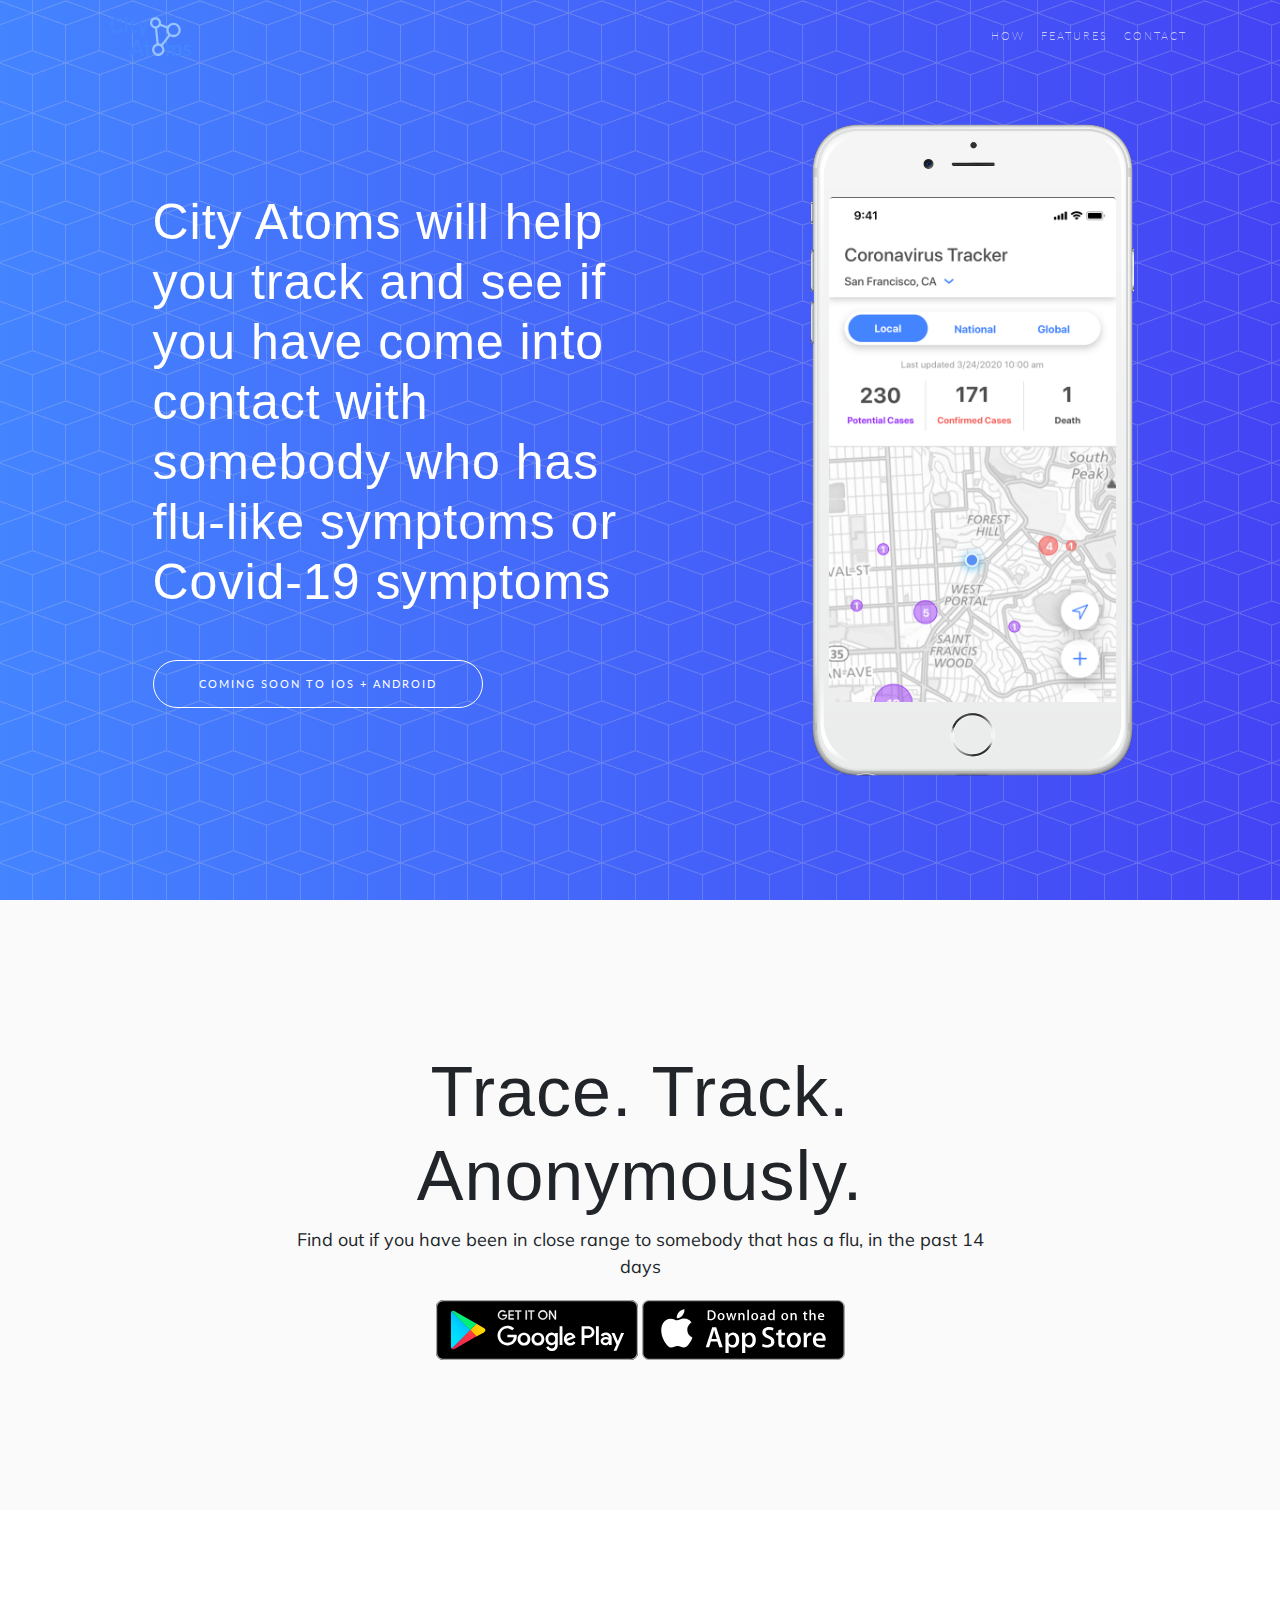
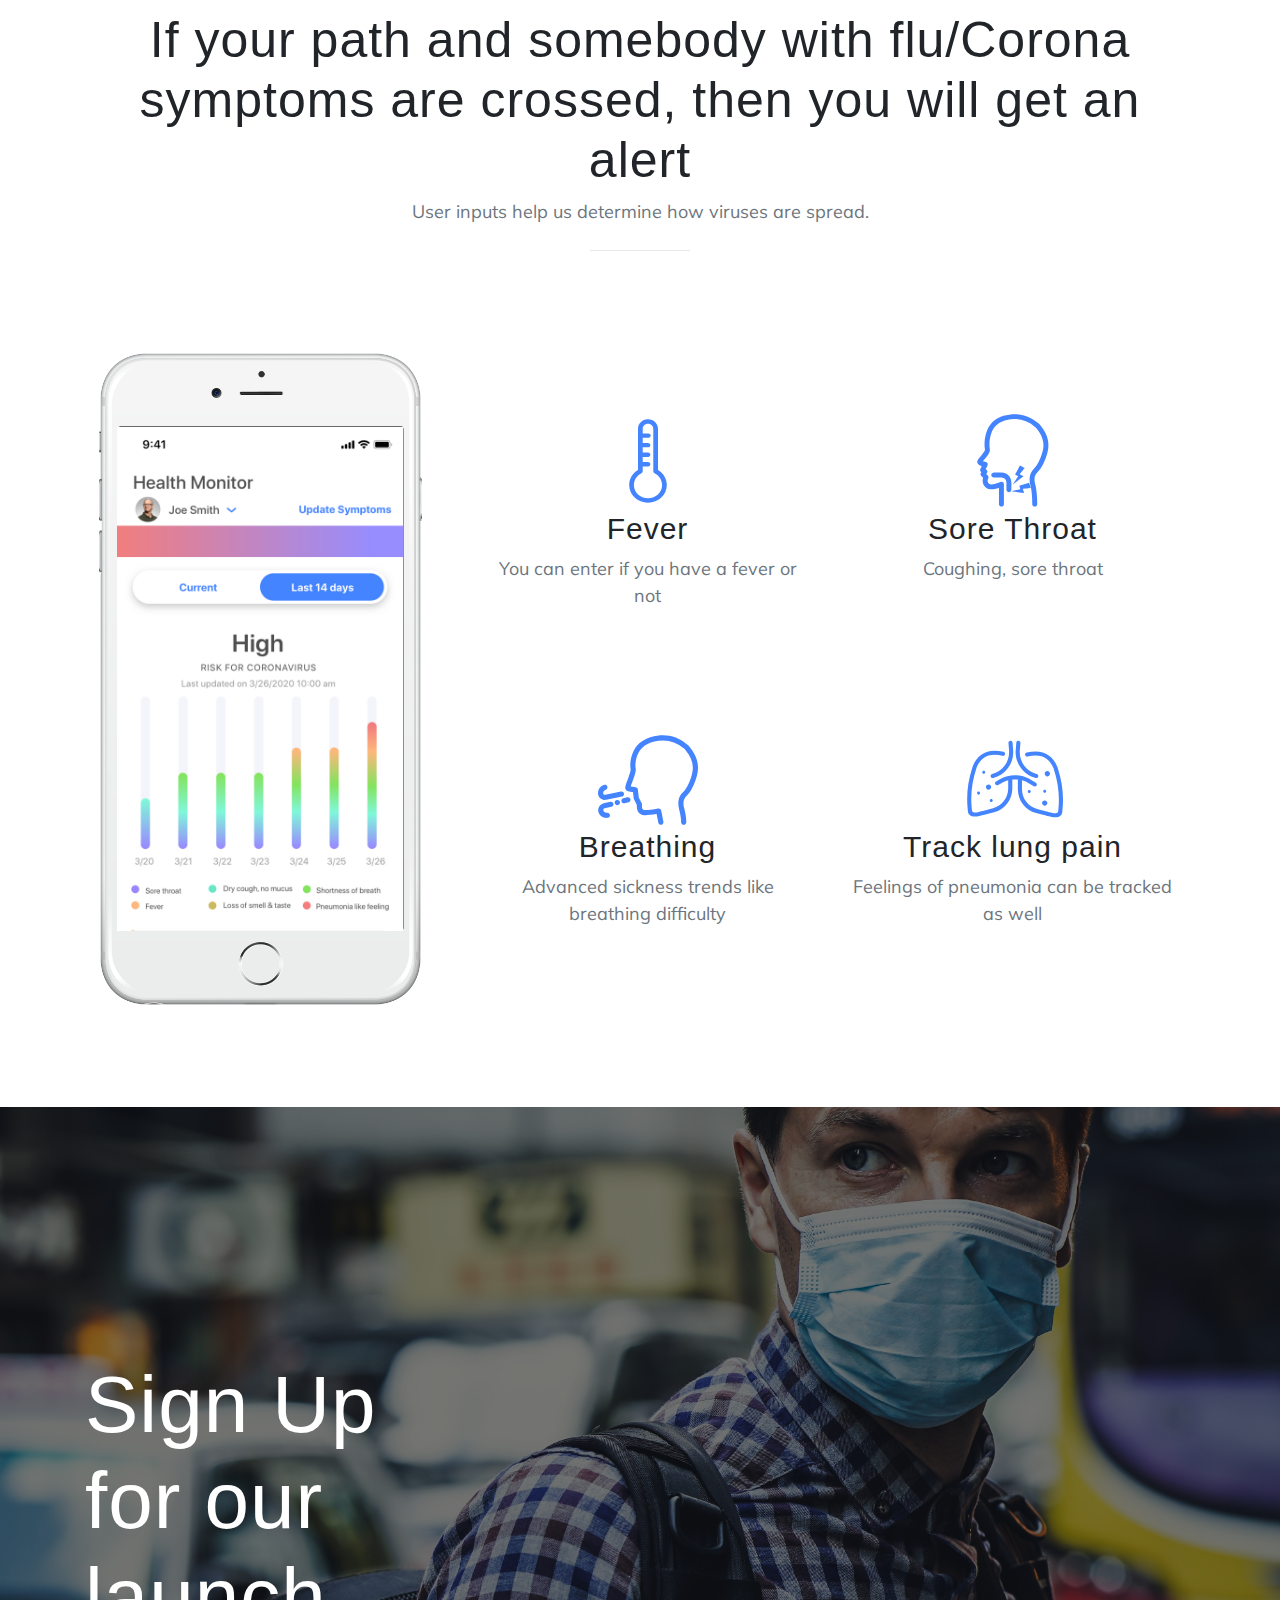
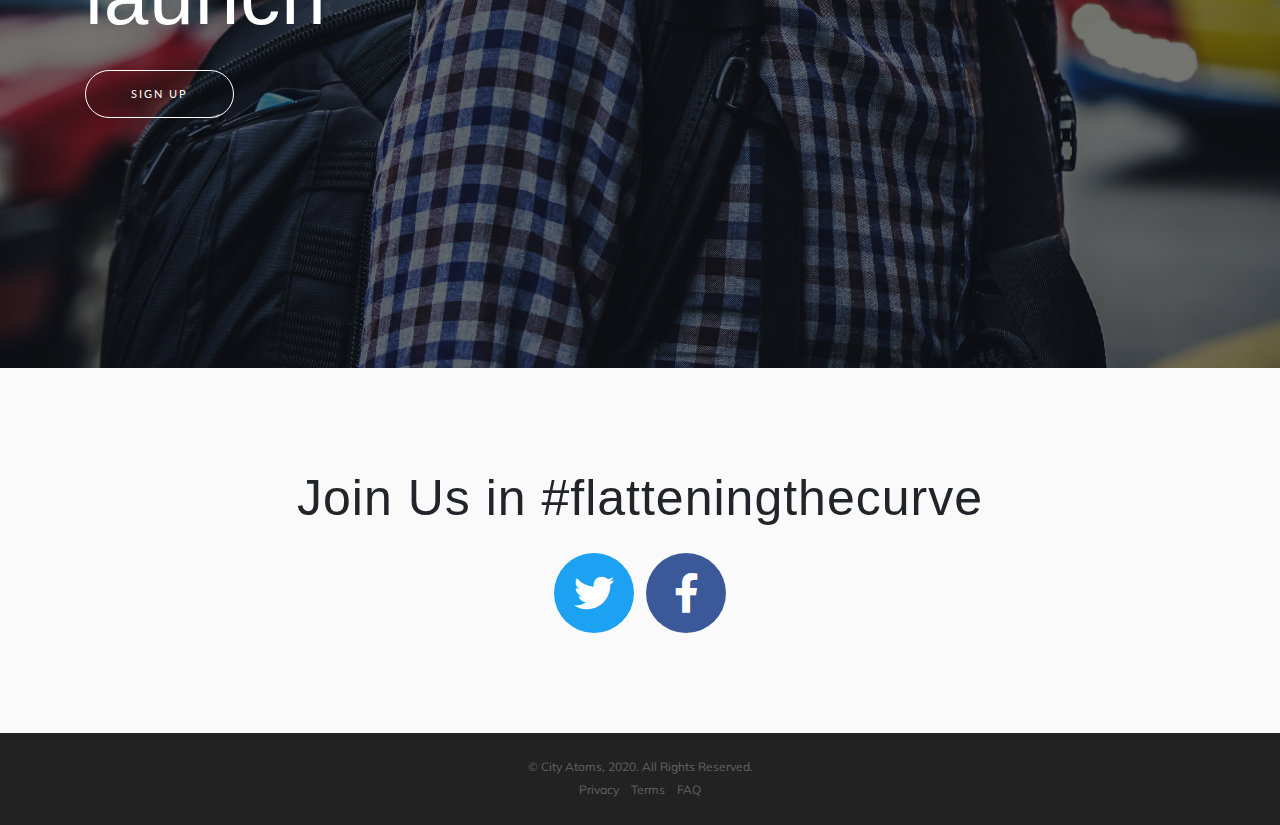
==== commit 1380e7d7: "Initial setup" ====
--- a/index.html
+++ b/index.html
@@ -20,21 +20,21 @@
   <!-- Plugin CSS -->
   <link rel="stylesheet" href="device-mockups/device-mockups.min.css">
   <!-- Custom styles for this template -->
-  <link href="css/new-age.min.css" rel="stylesheet">
+  <link href="css/new-age.css" rel="stylesheet">
   <link rel="icon" type="image/png" sizes="32x32" href="img/favicon.png">
 
 </head>
 
 <body id="page-top">
 
-  <!-- Navigation -->
-  <nav class="navbar navbar-expand-lg navbar-light fixed-top" id="mainNav">
+  <!-- Navigation --> 
+  <nav class="navbar navbar-expand-lg navbar-light fixed-top" id="mainNav" >
     <div class="container">
       <a class="navbar-brand js-scroll-trigger" >
         
       
       <a class="navbar-brand js-scroll-trigger" href="#page-top">
-        <img src="img/logo.svg">
+        <img src="img/logo.svg" width="100px">
       </a>
       <button class="navbar-toggler navbar-toggler-right" type="button" data-toggle="collapse" data-target="#navbarResponsive" aria-controls="navbarResponsive" aria-expanded="false" aria-label="Toggle navigation">
         Menu
@@ -66,7 +66,7 @@
           </div>
         </div>
         <div class="col-lg-5 my-auto">
-          <div class="device-container">
+          <div class="device-container" >
             <div class="device-mockup iphone6_plus portrait white">
               <div class="device">
                 <div class="screen">
--- a/css/new-age.css
+++ b/css/new-age.css
@@ -0,0 +1,444 @@
+/*!
+ * Start Bootstrap - New Age v5.0.7 (https://startbootstrap.com/template-overviews/new-age)
+ * Copyright 2013-2019 Start Bootstrap
+ * Licensed under MIT (https://github.com/BlackrockDigital/startbootstrap-new-age/blob/master/LICENSE)
+*/
+
+body,
+html {
+    width: 100%;
+    height: 100%
+}
+
+body {
+    font-family: Muli, Helvetica, Arial, sans-serif
+}
+
+a {
+    color: #fdcc52;
+    transition: all .35s
+}
+
+a:focus,
+a:hover {
+    color: #fcbd20
+}
+
+hr {
+    max-width: 100px;
+    margin: 25px auto 0;
+    border-width: 1px;
+    border-color: rgba(34, 34, 34, .1)
+}
+
+hr.light {
+    border-color: #fff
+}
+
+h1,
+h2,
+h3,
+h4,
+h5,
+h6 {
+    font-family: Catamaran, Helvetica, Arial, sans-serif;
+    font-weight: 200;
+    letter-spacing: 1px
+}
+
+p {
+    font-size: 18px;
+    line-height: 1.5;
+    margin-bottom: 20px
+}
+
+section {
+    padding: 100px 0
+}
+
+section h2 {
+    font-size: 50px
+}
+
+
+#mainNav {
+    border-color: rgba(34, 34, 34, .05);
+    background-color: #fff;
+    transition: all .35s;
+    font-family: Catamaran, Helvetica, Arial, sans-serif;
+    font-weight: 200;
+    letter-spacing: 1px
+}
+
+#mainNav .navbar-brand {
+    color: #fdcc52;
+    font-family: Catamaran, Helvetica, Arial, sans-serif;
+    font-weight: 200;
+    letter-spacing: 1px
+}
+
+#mainNav .navbar-brand:focus,
+#mainNav .navbar-brand:hover {
+    color: #fcbd20
+}
+
+#mainNav .navbar-toggler {
+    font-size: 12px;
+    padding: 8px 10px;
+    color: #222
+}
+
+#mainNav .navbar-nav>li>a {
+    font-size: 11px;
+    font-family: Lato, Helvetica, Arial, sans-serif;
+    letter-spacing: 2px;
+    text-transform: uppercase
+}
+
+#mainNav .navbar-nav>li>a.active {
+    color: #fdcc52!important;
+    background-color: transparent
+}
+
+#mainNav .navbar-nav>li>a.active:hover {
+    background-color: transparent
+}
+
+#mainNav .navbar-nav>li>a,
+#mainNav .navbar-nav>li>a:focus {
+    color: #222
+}
+
+#mainNav .navbar-nav>li>a:focus:hover,
+#mainNav .navbar-nav>li>a:hover {
+    color: #fdcc52
+}
+
+@media (min-width:992px) {
+    #mainNav {
+        border-color: transparent;
+        background-color: transparent
+    }
+    #mainNav .navbar-brand {
+        color: fade(white, 70%)
+    }
+    #mainNav .navbar-brand:focus,
+    #mainNav .navbar-brand:hover {
+        color: #fff
+    }
+    #mainNav .navbar-nav>li>a,
+    #mainNav .navbar-nav>li>a:focus {
+        color: rgba(255, 255, 255, .7)
+    }
+    #mainNav .navbar-nav>li>a:focus:hover,
+    #mainNav .navbar-nav>li>a:hover {
+        color: #fff
+    }
+    #mainNav.navbar-shrink {
+        border-color: rgba(34, 34, 34, .1);
+        background-color: #fff
+    }
+    #mainNav.navbar-shrink .navbar-brand {
+        color: #222
+    }
+    #mainNav.navbar-shrink .navbar-brand:focus,
+    #mainNav.navbar-shrink .navbar-brand:hover {
+        color: #fdcc52
+    }
+    #mainNav.navbar-shrink .navbar-nav>li>a,
+    #mainNav.navbar-shrink .navbar-nav>li>a:focus {
+        color: #222
+    }
+    #mainNav.navbar-shrink .navbar-nav>li>a:focus:hover,
+    #mainNav.navbar-shrink .navbar-nav>li>a:hover {
+        color: #fdcc52
+    }
+}
+
+header.masthead {
+    position: relative;
+    width: 100%;
+    padding-top: 150px;
+    padding-bottom: 100px;
+    color: #fff;
+    background: url(../img/bg-pattern.png), #7b4397;
+    background: url(../img/bg-pattern.png), linear-gradient(to left, #4444f4, #4484FF)
+}
+
+header.masthead .header-content {
+    max-width: 500px;
+    margin-bottom: 100px;
+    text-align: center
+}
+
+header.masthead .header-content h1 {
+    font-size: 30px
+}
+
+header.masthead .device-container {
+    max-width: 325px;
+    margin-right: auto;
+    margin-left: auto
+}
+
+header.masthead .device-container .screen img {
+    border-radius: 3px
+}
+
+@media (min-width:992px) {
+    header.masthead {
+        height: 100vh;
+        min-height: 775px;
+        padding-top: 0;
+        padding-bottom: 0
+    }
+    header.masthead .header-content {
+        margin-bottom: 0;
+        text-align: left
+    }
+    header.masthead .header-content h1 {
+        font-size: 50px
+    }
+    header.masthead .device-container {
+        max-width: 325px
+    }
+}
+
+section.download {
+    position: relative;
+    padding: 150px 0
+}
+
+section.download h2 {
+    font-size: 50px;
+    margin-top: 0
+}
+
+section.download .badges .badge-link {
+    display: block;
+    margin-bottom: 25px
+}
+
+section.download .badges .badge-link:last-child {
+    margin-bottom: 0
+}
+
+section.download .badges .badge-link img {
+    height: 60px
+}
+
+@media (min-width:768px) {
+    section.download .badges .badge-link {
+        display: inline-block;
+        margin-bottom: 0
+    }
+}
+
+@media (min-width:768px) {
+    section.download h2 {
+        font-size: 70px
+    }
+}
+
+section.features .section-heading {
+    margin-bottom: 100px
+}
+
+section.features .section-heading h2 {
+    margin-top: 0
+}
+
+section.features .section-heading p {
+    margin-bottom: 0
+}
+
+section.features .device-container,
+section.features .feature-item {
+    max-width: 325px;
+    margin: 0 auto
+}
+
+section.features .device-container {
+    margin-bottom: 100px
+}
+
+@media (min-width:992px) {
+    section.features .device-container {
+        margin-bottom: 0
+    }
+}
+
+section.features .feature-item {
+    padding-top: 50px;
+    padding-bottom: 50px;
+    text-align: center
+}
+
+section.features .feature-item h3 {
+    font-size: 30px
+}
+
+section.features .feature-item i {
+    font-size: 80px;
+    display: block;
+    margin-bottom: 15px;
+    background: linear-gradient(to left, #7b4397, #dc2430);
+    -webkit-background-clip: text;
+    -webkit-text-fill-color: transparent
+}
+
+section.cta {
+    position: relative;
+    padding: 250px 0;
+    background-image: url(../img/bg-cta.jpg);
+    background-position: center;
+    background-size: cover
+}
+
+section.cta .cta-content {
+    position: relative;
+    z-index: 1
+}
+
+section.cta .cta-content h2 {
+    font-size: 50px;
+    max-width: 450px;
+    margin-top: 0;
+    margin-bottom: 25px;
+    color: #fff
+}
+
+@media (min-width:768px) {
+    section.cta .cta-content h2 {
+        font-size: 80px
+    }
+}
+
+section.cta .overlay {
+    position: absolute;
+    top: 0;
+    left: 0;
+    width: 100%;
+    height: 100%;
+    background-color: rgba(0, 0, 0, .5)
+}
+
+section.contact {
+    text-align: center
+}
+
+section.contact h2 {
+    margin-top: 0;
+    margin-bottom: 25px
+}
+
+section.contact h2 i {
+    color: #dd4b39
+}
+
+section.contact ul.list-social {
+    margin-bottom: 0
+}
+
+section.contact ul.list-social li a {
+    font-size: 40px;
+    line-height: 80px;
+    display: block;
+    width: 80px;
+    height: 80px;
+    color: #fff;
+    border-radius: 100%
+}
+
+section.contact ul.list-social li.social-twitter a {
+    background-color: #1da1f2
+}
+
+section.contact ul.list-social li.social-twitter a:hover {
+    background-color: #0d95e8
+}
+
+section.contact ul.list-social li.social-facebook a {
+    background-color: #3b5998
+}
+
+section.contact ul.list-social li.social-facebook a:hover {
+    background-color: #344e86
+}
+
+section.contact ul.list-social li.social-google-plus a {
+    background-color: #dd4b39
+}
+
+section.contact ul.list-social li.social-google-plus a:hover {
+    background-color: #d73925
+}
+
+footer {
+    padding: 25px 0;
+    text-align: center;
+    color: rgba(255, 255, 255, .3);
+    background-color: #222
+}
+
+footer p {
+    font-size: 12px;
+    margin: 0
+}
+
+footer ul {
+    margin-bottom: 0
+}
+
+footer ul li a {
+    font-size: 12px;
+    color: rgba(255, 255, 255, .3)
+}
+
+footer ul li a.active,
+footer ul li a:active,
+footer ul li a:focus,
+footer ul li a:hover {
+    text-decoration: none
+}
+
+.bg-primary {
+    background: #fafafa;
+    background: linear-gradient(#fafafa, #fafafa)
+}
+
+.text-primary {
+    color: #fdcc52
+}
+
+.no-gutter>[class*=col-] {
+    padding-right: 0;
+    padding-left: 0
+}
+
+.btn-outline {
+    color: #fff;
+    border: 1px solid;
+    border-color: #fff
+}
+
+.btn-outline.active,
+.btn-outline:active,
+.btn-outline:focus,
+.btn-outline:hover {
+    color: #fff;
+    border-color: #fdcc52;
+    background-color: #fdcc52
+}
+
+.btn {
+    border-radius: 300px;
+    font-family: Lato, Helvetica, Arial, sans-serif;
+    letter-spacing: 2px;
+    text-transform: uppercase
+}
+
+.btn-xl {
+    font-size: 11px;
+    padding: 15px 45px
+}